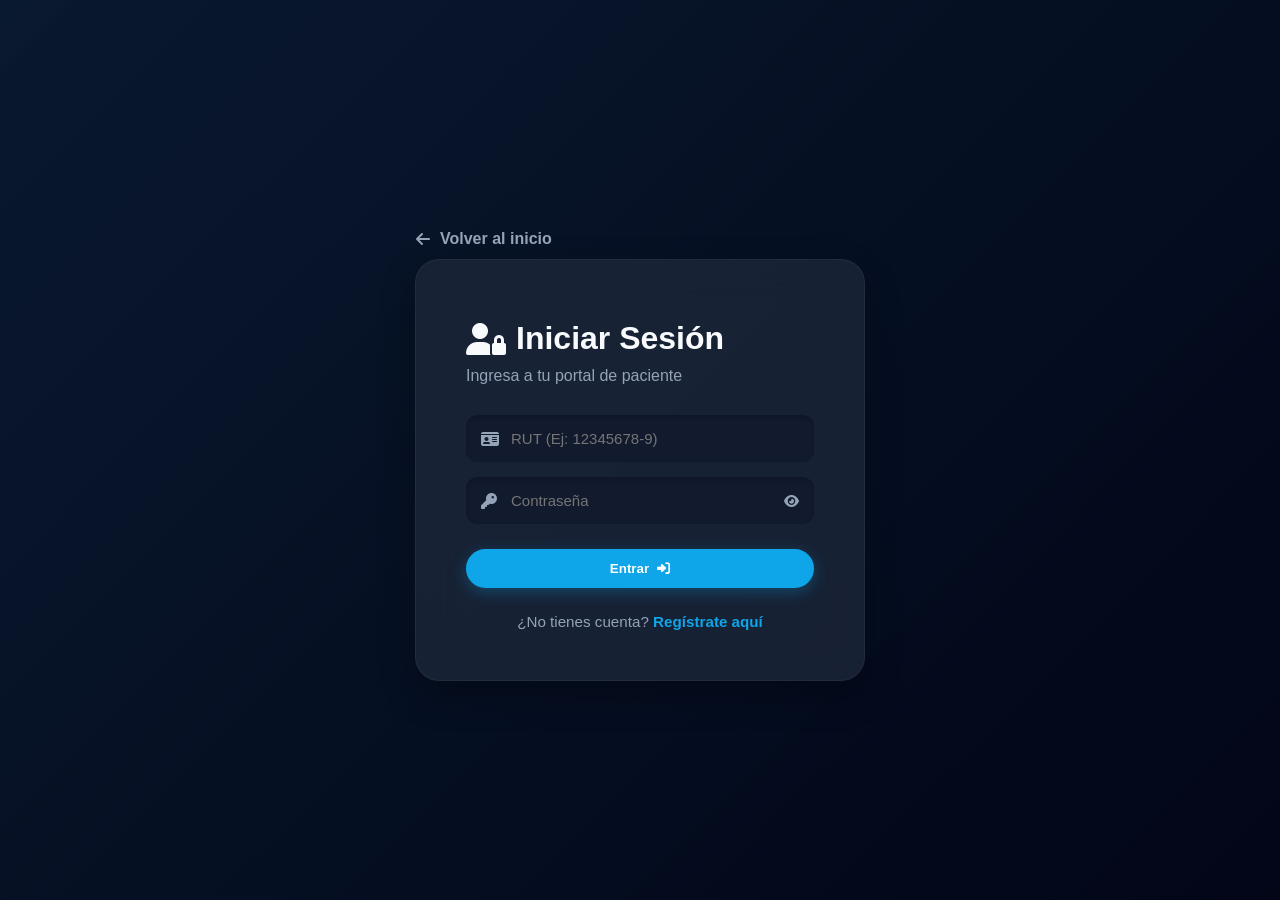
==== login.html @ 945e2220 "first commit" ====
<!DOCTYPE html>
<html lang="es">
<head>
    <meta charset="UTF-8">
    <meta name="viewport" content="width=device-width, initial-scale=1.0">
    <title>Iniciar Sesión | Hospital Mágico</title>
    <link rel="stylesheet" href="https://cdnjs.cloudflare.com/ajax/libs/font-awesome/6.4.0/css/all.min.css">
    <link rel="stylesheet" href="style.css">
</head>
<body>
    <div class="fondo-animado"></div>

    <div class="auth-page">
        <div class="auth-box glass-panel">
            <a href="index.html" class="btn-volver-auth"><i class="fa-solid fa-arrow-left"></i> Volver al inicio</a>
            
            <h2><i class="fa-solid fa-user-lock icono-cyan"></i> Iniciar Sesión</h2>
            <p class="auth-subtitle">Ingresa a tu portal de paciente</p>
            
            <form action="#">
                <div class="input-group">
                    <i class="fa-solid fa-id-card"></i>
                    <input type="text" placeholder="RUT (Ej: 12345678-9)" required>
                </div>
                
                <div class="input-group password-group">
                    <i class="fa-solid fa-key"></i>
                    <input type="password" id="pwdLogin" placeholder="Contraseña" required>
                    <button type="button" class="btn-ojo" onclick="togglePassword('pwdLogin')"><i class="fa-solid fa-eye"></i></button>
                </div>

                <button type="submit" class="btn-primario" style="width: 100%; justify-content: center; margin-top: 10px;">Entrar <i class="fa-solid fa-right-to-bracket"></i></button>
            </form>
            
            <p class="auth-link">¿No tienes cuenta? <a href="registro.html">Regístrate aquí</a></p>
        </div>
    </div>
    <script src="script.js"></script>
</body>
</html>
---- style.css ----
/* --- PALETA PREMIUM: GRIS AZULADO (SLATE) Y ZAFIRO --- */
:root {
    --bg-oscuro: #0a192f; /* Fondo fotográfico azul profundo */
    --panel-gris-azulado: rgba(30, 41, 59, 0.75); /* Gris azulado elegante con transparencia */
    
    --texto-principal: #f8fafc; /* Blanco suave para máxima legibilidad */
    --texto-secundario: #94a3b8; /* Gris azulado claro para textos de apoyo */
    
    --acento: #0ea5e9; /* Azul/Cyan médico vibrante */
    --acento-hover: #0284c7; /* Azul más intenso al pasar el ratón */
    --radio-circulo: 320px; 
}

* { margin: 0; padding: 0; box-sizing: border-box; font-family: 'Segoe UI', Tahoma, Geneva, Verdana, sans-serif; }

body { 
    background-color: var(--bg-oscuro); 
    color: var(--texto-principal); 
    min-height: 100vh; 
    overflow-x: hidden; 
    display: flex; 
    flex-direction: column; 
}

/* --- FONDO ANIMADO --- */
.fondo-animado {
    position: fixed; top: 0; left: 0; width: 100%; height: 100%; z-index: -1;
    background-image: url('https://images.unsplash.com/photo-1519494026892-80bbd2d6fd0d?auto=format&fit=crop&w=1920&q=80');
    background-size: cover; background-position: center;
    animation: moverFondo 25s linear infinite alternate;
}

@keyframes moverFondo {
    0% { transform: scale(1); background-position: 0% 50%; }
    100% { transform: scale(1.08); background-position: 100% 50%; }
}

/* Filtro profundo sobre la foto */
.fondo-animado::after {
    content: ''; position: absolute; top: 0; left: 0; width: 100%; height: 100%;
    background: linear-gradient(135deg, rgba(10, 25, 47, 0.92) 0%, rgba(2, 6, 23, 0.98) 100%);
}

/* --- CAJAS GRIS AZULADO (GLASSMORPHISM) --- */
.glass-panel {
    background: var(--panel-gris-azulado); 
    backdrop-filter: blur(20px); -webkit-backdrop-filter: blur(20px);
    border: 1px solid rgba(255, 255, 255, 0.05); /* Borde levísimo para definir la caja */
    box-shadow: 0 15px 35px rgba(0, 0, 0, 0.3); 
    color: var(--texto-principal); 
}

/* --- BOTONES SIN BORDE --- */
.btn-primario {
    background: var(--acento); color: white; border: none; padding: 12px 28px; 
    border-radius: 30px; cursor: pointer; font-weight: 600; transition: all 0.3s ease; 
    display: inline-flex; align-items: center; gap: 8px;
    box-shadow: 0 4px 15px rgba(14, 165, 233, 0.3);
}
.btn-primario:hover { background: var(--acento-hover); transform: translateY(-2px); box-shadow: 0 6px 20px rgba(14, 165, 233, 0.5); }

.btn-secundario {
    background: rgba(15, 23, 42, 0.6); color: var(--texto-principal); border: none; padding: 12px 28px; 
    border-radius: 30px; cursor: pointer; font-weight: 600; transition: all 0.3s ease; 
    display: inline-flex; align-items: center; gap: 8px; margin-left: 10px;
}
.btn-secundario:hover { background: rgba(15, 23, 42, 0.9); color: var(--acento); transform: translateY(-2px); }

/* --- HEADER PRINCIPAL --- */
.header-principal { position: relative; width: 100%; min-height: 100vh; display: flex; flex-direction: column; z-index: 1; }

.navbar { display: flex; justify-content: space-between; align-items: center; padding: 20px 50px; border-radius: 0 0 20px 20px; }
.logo { font-size: 22px; font-weight: bold; display: flex; align-items: center; gap: 10px; color: var(--texto-principal); }
.logo i { color: var(--acento); }

.hero-contenido { text-align: center; padding: 60px 20px 20px 20px; flex-grow: 1; display: flex; flex-direction: column; justify-content: center; }
.hero-contenido h1 { font-size: 3.5rem; margin-bottom: 15px; color: var(--texto-principal); font-weight: 800;}
.hero-contenido p { font-size: 1.2rem; color: var(--texto-secundario); }

.info-general { display: grid; grid-template-columns: repeat(3, 1fr); gap: 30px; padding: 20px 5% 50px 5%; max-width: 1400px; margin: 0 auto; }
.tarjeta-info { padding: 40px 30px; border-radius: 20px; transition: 0.3s; text-align: center; }
.tarjeta-info:hover { transform: translateY(-5px); box-shadow: 0 20px 40px rgba(0, 0, 0, 0.4); background: rgba(30, 41, 59, 0.9); }
.icono-contenedor { width: 70px; height: 70px; background: rgba(14, 165, 233, 0.1); border-radius: 50%; display: flex; justify-content: center; align-items: center; margin: 0 auto 20px auto; }
.icono-contenedor i { font-size: 2rem; color: var(--acento); }
.tarjeta-info h3 { font-size: 1.3rem; margin-bottom: 15px; color: var(--texto-principal); }
.tarjeta-info p { font-size: 0.95rem; color: var(--texto-secundario); line-height: 1.6; }

/* --- SECCIÓN DIVIDIDA (LA RUEDA) --- */
.seccion-split { display: flex; min-height: 800px; align-items: center; position: relative; padding: 60px 0; z-index: 1; }
.mitad-izquierda { flex: 1; position: relative; height: 640px; }

.medio-circulo {
    position: absolute; width: 640px; height: 640px; border-radius: 50%;
    left: -320px; top: 50%; transform: translateY(-50%);
    background-color: #0f172a;
    background-image: url('https://images.unsplash.com/photo-1587559070757-f72a388edbba?auto=format&fit=crop&w=800&q=80'); 
    background-size: cover; background-position: center right; 
    border: 1px solid rgba(255,255,255,0.05); box-shadow: 20px 0 50px rgba(0,0,0,0.8);
    transition: background-image 0.5s ease-in-out;
}
.overlay-circulo { position: absolute; top: 0; left: 0; width: 100%; height: 100%; border-radius: 50%; background: linear-gradient(to left, transparent 10%, rgba(10, 25, 47, 0.96) 90%); }

.anillo-iconos { position: absolute; top: 0; left: 0; width: 100%; height: 100%; border-radius: 50%; transform: rotate(var(--giro)); transition: transform 0.6s cubic-bezier(0.25, 1, 0.5, 1); }

/* Íconos Gris Azulado (Combinan perfecto) */
.item-borde {
    position: absolute; top: 50%; left: 50%; width: 60px; height: 60px; margin: -30px; 
    background: rgba(30, 41, 59, 0.9); border: 1px solid rgba(255,255,255,0.1); border-radius: 50%;
    display: flex; justify-content: center; align-items: center; font-size: 20px; color: var(--texto-principal); cursor: pointer; transition: 0.3s; z-index: 10;
    box-shadow: 0 5px 15px rgba(0,0,0,0.4);
    transform: rotate(calc(var(--angulo) * 1deg)) translateX(var(--radio-circulo)) rotate(calc((var(--angulo) * -1deg) - var(--giro)));
}
.item-borde:hover, .item-borde.activo { background: var(--acento); color: white; border-color: var(--acento); box-shadow: 0 8px 25px rgba(14, 165, 233, 0.5); transform: rotate(calc(var(--angulo) * 1deg)) translateX(calc(var(--radio-circulo) + 15px)) rotate(calc((var(--angulo) * -1deg) - var(--giro))) scale(1.2); }

.tooltip { position: absolute; left: 80px; background: rgba(30, 41, 59, 0.9); color: var(--texto-principal); padding: 6px 14px; border-radius: 8px; font-size: 13px; font-weight: bold; opacity: 0; transition: 0.3s; pointer-events: none; white-space: nowrap; box-shadow: 0 5px 15px rgba(0,0,0,0.3); border: 1px solid rgba(255,255,255,0.05);}
.item-borde:hover .tooltip { opacity: 1; transform: translateX(5px); }

.mitad-derecha { flex: 1; display: flex; flex-direction: column; justify-content: center; padding: 0 10% 0 5%; z-index: 5; }
.info-contenido { max-width: 750px; padding: 60px 50px; border-radius: 25px; animation: entrarTexto 0.6s ease-out; position: relative; }
@keyframes entrarTexto { from { opacity: 0; transform: translateY(20px); } to { opacity: 1; transform: translateY(0); } }

/* Botón Volver Minimalista */
.btn-volver-flotante, .btn-volver-auth {
    position: absolute; top: -40px; left: 0; background: transparent; border: none; 
    color: var(--texto-secundario); padding: 10px 0; font-size: 1rem; font-weight: 600;
    cursor: pointer; transition: all 0.3s ease; display: inline-flex; align-items: center; gap: 10px; text-decoration: none; box-shadow: none;
}
.btn-volver-flotante i, .btn-volver-auth i { transition: transform 0.3s ease; }
.btn-volver-flotante:hover, .btn-volver-auth:hover { color: var(--acento); }
.btn-volver-flotante:hover i, .btn-volver-auth:hover i { transform: translateX(-6px); }

.etiqueta-destacada { color: var(--acento); font-size: 0.9rem; font-weight: 800; letter-spacing: 2px; text-transform: uppercase; margin-bottom: 20px; }
.info-contenido h2 { font-size: 3.5rem; line-height: 1.1; margin-bottom: 25px; color: var(--texto-principal); font-weight: 800;}
.info-contenido p { font-size: 1.15rem; line-height: 1.7; color: var(--texto-secundario); margin-bottom: 40px; }

/* --- PÁGINAS DE LOGIN Y REGISTRO --- */
.auth-page { display: flex; justify-content: center; align-items: center; min-height: 100vh; padding: 20px; position: relative; z-index: 1; background: transparent; }
.auth-box { padding: 50px; border-radius: 24px; width: 100%; max-width: 450px; position: relative; margin-top: 40px; }

.auth-box h2 { font-size: 2rem; margin-top: 10px; margin-bottom: 10px; display: flex; align-items: center; gap: 10px; color: var(--texto-principal);}
.auth-subtitle { color: var(--texto-secundario); font-size: 1rem; margin-bottom: 30px; }
.form-row { display: flex; gap: 15px; }

.input-group { position: relative; margin-bottom: 15px; width: 100%; }
.input-group i { position: absolute; left: 15px; top: 50%; transform: translateY(-50%); color: var(--texto-secundario); transition: 0.3s; }
.input-group input { 
    width: 100%; padding: 15px 15px 15px 45px; border-radius: 12px; 
    border: none; 
    background: rgba(15, 23, 42, 0.6); /* Fondo interior más oscuro para los inputs */
    font-size: 15px; color: var(--texto-principal); transition: 0.3s; 
    box-shadow: inset 0 2px 4px rgba(0,0,0,0.2); 
}
.input-group input:focus { outline: none; background: rgba(15, 23, 42, 0.9); box-shadow: inset 0 2px 4px rgba(0,0,0,0.2), 0 0 0 2px var(--acento); }
.input-group input:focus + i, .input-group:focus-within i { color: var(--acento); }

.password-group .btn-ojo { position: absolute; right: 5px; top: 50%; transform: translateY(-50%); background: transparent; border: none; color: var(--texto-secundario); padding: 10px; cursor: pointer; box-shadow: none;}
.password-group .btn-ojo:hover { color: var(--texto-principal); }
.password-group .btn-ojo i { position: static; transform: none; color: inherit; }

.auth-link { text-align: center; margin-top: 25px; font-size: 0.95rem; color: var(--texto-secundario); }
.auth-link a { color: var(--acento); text-decoration: none; font-weight: bold; transition: 0.3s; }
.auth-link a:hover { color: var(--texto-principal); }

/* --- FOOTER --- */
.footer-hospital { margin: auto 5% 20px 5%; border-radius: 20px; padding: 25px; text-align: center; z-index: 1; position: relative; }
.footer-info { display: flex; justify-content: center; gap: 40px; flex-wrap: wrap; }
.footer-info p { color: var(--texto-secundario); font-size: 1rem; font-weight: 500;}

/* --- RESPONSIVO --- */
@media (max-width: 950px) {
    .info-general { grid-template-columns: 1fr; }
    .form-row { flex-direction: column; gap: 0; }
    .seccion-split { flex-direction: column; }
    .mitad-izquierda { height: 400px; width: 100%; overflow: hidden; }
    .medio-circulo { left: 50%; top: -320px; transform: translateX(-50%); width: 640px; height: 640px; }
    .item-borde { transform: rotate(calc(var(--angulo) * 1deg + 90deg)) translateX(320px) rotate(calc((var(--angulo) * -1deg) - var(--giro) - 90deg)); }
    .item-borde:hover, .item-borde.activo { transform: rotate(calc(var(--angulo) * 1deg + 90deg)) translateX(340px) rotate(calc((var(--angulo) * -1deg) - var(--giro) - 90deg)) scale(1.2); }
    .mitad-derecha { padding: 40px 20px; text-align: center; }
    .info-contenido { padding: 40px 20px; }
    .btn-volver-flotante, .btn-volver-auth { position: static; margin-bottom: 20px; justify-content: center; width: 100%;}
    .info-contenido h2 { font-size: 2.2rem; }
    .btn-primario, .btn-secundario { justify-content: center; width: 100%; margin-left: 0; margin-bottom: 10px;}
}
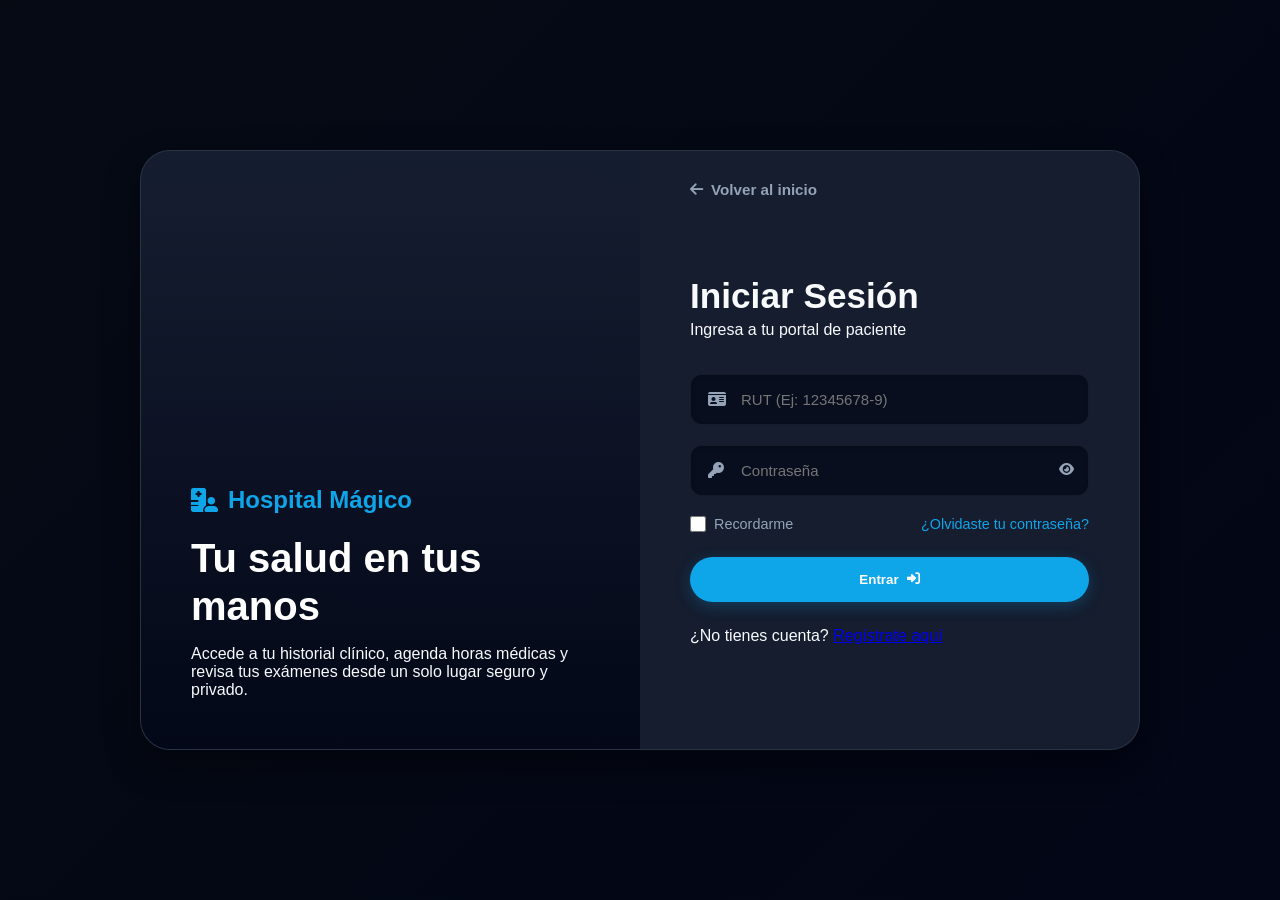
==== commit 212a86ec: "mejoras se agrego pones de paciente (perfil,agendar cita, citas, examenes, ) mejoras de login y regi" ====
--- a/login.html
+++ b/login.html
@@ -5,36 +5,58 @@
     <meta name="viewport" content="width=device-width, initial-scale=1.0">
     <title>Iniciar Sesión | Hospital Mágico</title>
     <link rel="stylesheet" href="https://cdnjs.cloudflare.com/ajax/libs/font-awesome/6.4.0/css/all.min.css">
-    <link rel="stylesheet" href="style.css">
+    <link rel="stylesheet" href="css/style.css">
 </head>
 <body>
     <div class="fondo-animado"></div>
 
     <div class="auth-page">
-        <div class="auth-box glass-panel">
-            <a href="index.html" class="btn-volver-auth"><i class="fa-solid fa-arrow-left"></i> Volver al inicio</a>
+        <div class="auth-bento glass-panel">
             
-            <h2><i class="fa-solid fa-user-lock icono-cyan"></i> Iniciar Sesión</h2>
-            <p class="auth-subtitle">Ingresa a tu portal de paciente</p>
-            
-            <form action="#">
-                <div class="input-group">
-                    <i class="fa-solid fa-id-card"></i>
-                    <input type="text" placeholder="RUT (Ej: 12345678-9)" required>
+            <div class="auth-visual">
+                <div class="overlay-visual"></div>
+                <div class="visual-content">
+                    <div class="logo-auth"><i class="fa-solid fa-hospital-user"></i> Hospital Mágico</div>
+                    <h2>Tu salud en tus manos</h2>
+                    <p>Accede a tu historial clínico, agenda horas médicas y revisa tus exámenes desde un solo lugar seguro y privado.</p>
+                </div>
+            </div>
+
+            <div class="auth-formulario">
+                <a href="index.html" class="btn-volver-bento"><i class="fa-solid fa-arrow-left"></i> Volver al inicio</a>
+                
+                <div class="header-form">
+                    <h3>Iniciar Sesión</h3>
+                    <p>Ingresa a tu portal de paciente</p>
                 </div>
                 
-                <div class="input-group password-group">
-                    <i class="fa-solid fa-key"></i>
-                    <input type="password" id="pwdLogin" placeholder="Contraseña" required>
-                    <button type="button" class="btn-ojo" onclick="togglePassword('pwdLogin')"><i class="fa-solid fa-eye"></i></button>
-                </div>
+                <form action="#">
+                    <div class="input-group">
+                        <i class="fa-solid fa-id-card"></i>
+                        <input type="text" placeholder="RUT (Ej: 12345678-9)" required>
+                    </div>
+                    
+                    <div class="input-group password-group">
+                        <i class="fa-solid fa-key"></i>
+                        <input type="password" id="pwdLogin" placeholder="Contraseña" required>
+                        <button type="button" class="btn-ojo" onclick="togglePassword('pwdLogin')"><i class="fa-solid fa-eye"></i></button>
+                    </div>
 
-                <button type="submit" class="btn-primario" style="width: 100%; justify-content: center; margin-top: 10px;">Entrar <i class="fa-solid fa-right-to-bracket"></i></button>
-            </form>
-            
-            <p class="auth-link">¿No tienes cuenta? <a href="registro.html">Regístrate aquí</a></p>
+                    <div class="opciones-extra">
+                        <label class="checkbox-container">
+                            <input type="checkbox"> Recordarme
+                        </label>
+                        <a href="#" class="olvido-pass">¿Olvidaste tu contraseña?</a>
+                    </div>
+
+                    <button type="submit" class="btn-primario btn-full">Entrar <i class="fa-solid fa-right-to-bracket"></i></button>
+                </form>
+                
+                <p class="auth-link">¿No tienes cuenta? <a href="registro.html">Regístrate aquí</a></p>
+            </div>
+
         </div>
     </div>
-    <script src="script.js"></script>
+    <script src="js/script.js"></script>
 </body>
 </html>
--- a/css/style.css
+++ b/css/style.css
@@ -0,0 +1,272 @@
+/* ==========================================================
+   HOSPITAL MÁGICO - MASTER CSS 
+   ========================================================== */
+
+/* --- 1. VARIABLES Y BASE --- */
+:root {
+    --bg-oscuro: #060b14; 
+    --panel-gris-azulado: rgba(30, 41, 59, 0.85); 
+    --texto-principal: #f8fafc; 
+    --texto-secundario: #94a3b8; 
+    --acento: #0ea5e9; 
+    --acento-hover: #0284c7; 
+}
+
+* { margin: 0; padding: 0; box-sizing: border-box; font-family: 'Segoe UI', Tahoma, Geneva, Verdana, sans-serif; }
+
+body { 
+    background-color: var(--bg-oscuro); 
+    color: var(--texto-principal); 
+    min-height: 100vh; 
+    overflow-x: hidden; 
+    display: flex; 
+    flex-direction: column; 
+}
+
+section { scroll-margin-top: 100px; } /* Ajuste de scroll para el menú superior */
+
+/* --- 2. FONDO ANIMADO Y CRISTAL (GLASSMORPHISM) --- */
+.fondo-animado { position: fixed; top: 0; left: 0; width: 100%; height: 100%; z-index: -1; background-image: url('https://images.unsplash.com/photo-1519494026892-80bbd2d6fd0d?auto=format&fit=crop&w=1920&q=80'); background-size: cover; background-position: center; animation: moverFondo 25s linear infinite alternate; }
+@keyframes moverFondo { 0% { transform: scale(1); background-position: 0% 50%; } 100% { transform: scale(1.08); background-position: 100% 50%; } }
+.fondo-animado::after { content: ''; position: absolute; top: 0; left: 0; width: 100%; height: 100%; background: linear-gradient(135deg, rgba(6, 11, 20, 0.94) 0%, rgba(2, 6, 23, 0.98) 100%); }
+
+.glass-panel { background: var(--panel-gris-azulado); backdrop-filter: blur(25px); -webkit-backdrop-filter: blur(25px); border: 1px solid rgba(255, 255, 255, 0.08); box-shadow: 0 15px 35px rgba(0, 0, 0, 0.4); color: var(--texto-principal); }
+.glass-panel-nav { background: rgba(15, 23, 42, 0.85); backdrop-filter: blur(20px); -webkit-backdrop-filter: blur(20px); border-bottom: 1px solid rgba(255, 255, 255, 0.05); }
+
+/* --- 3. BOTONES GLOBALES --- */
+.botones-auth { display: flex; align-items: center; gap: 10px; flex-wrap: wrap; justify-content: flex-end; }
+.separador-nav { width: 2px; height: 24px; background: rgba(255, 255, 255, 0.15); margin: 0 5px; border-radius: 2px; }
+
+.btn-primario { background: var(--acento); color: white; border: none; padding: 12px 28px; border-radius: 30px; cursor: pointer; font-weight: 600; transition: all 0.3s ease; display: inline-flex; align-items: center; gap: 8px; box-shadow: 0 4px 15px rgba(14, 165, 233, 0.25); }
+.btn-primario:hover { background: var(--acento-hover); transform: translateY(-2px); box-shadow: 0 6px 20px rgba(14, 165, 233, 0.4); }
+
+.btn-secundario { background: rgba(255, 255, 255, 0.05); color: var(--texto-principal); border: none; padding: 12px 24px; border-radius: 30px; cursor: pointer; font-weight: 600; transition: all 0.3s ease; display: inline-flex; align-items: center; gap: 8px; }
+.btn-secundario:hover { background: rgba(255, 255, 255, 0.1); color: var(--acento); transform: translateY(-2px); }
+
+/* --- 4. LANDING PAGE (INDEX.HTML) --- */
+.header-principal { position: relative; width: 100%; min-height: 100vh; display: flex; flex-direction: column; z-index: 1; }
+.navbar { display: flex; justify-content: space-between; align-items: center; padding: 20px 50px; border-radius: 0 0 20px 20px; }
+.logo { font-size: 22px; font-weight: bold; display: flex; align-items: center; gap: 10px; color: var(--texto-principal); cursor: pointer; transition: 0.3s;}
+.logo:hover { color: var(--acento); }
+.logo i { color: var(--acento); }
+
+.hero-contenido { text-align: center; padding: 60px 20px 20px 20px; flex-grow: 1; display: flex; flex-direction: column; justify-content: center; }
+.hero-contenido h1 { font-size: 3.5rem; margin-bottom: 15px; font-weight: 800;}
+.hero-contenido p { font-size: 1.2rem; color: var(--texto-secundario); }
+
+.info-general { display: grid; grid-template-columns: repeat(3, 1fr); gap: 30px; padding: 20px 5% 50px 5%; max-width: 1400px; margin: 0 auto; }
+.tarjeta-info { padding: 40px 30px; border-radius: 24px; transition: 0.3s; text-align: center; }
+.tarjeta-info:hover { transform: translateY(-5px); box-shadow: 0 20px 40px rgba(0, 0, 0, 0.5); background: rgba(40, 53, 75, 0.9); }
+.icono-contenedor { width: 70px; height: 70px; background: rgba(14, 165, 233, 0.1); border-radius: 50%; display: flex; justify-content: center; align-items: center; margin: 0 auto 20px auto; }
+.icono-contenedor i { font-size: 2rem; color: var(--acento); }
+.tarjeta-info h3 { font-size: 1.3rem; margin-bottom: 15px;}
+.tarjeta-info p { font-size: 0.95rem; color: var(--texto-secundario); line-height: 1.6; }
+
+/* Estadísticas y Títulos */
+.seccion-stats { padding: 0 5%; margin-top: -30px; position: relative; z-index: 10; display: flex; justify-content: center; }
+.stats-grid { display: grid; grid-template-columns: repeat(4, 1fr); gap: 20px; width: 100%; max-width: 1200px; padding: 30px; border-radius: 20px; text-align: center; }
+.stat-item h3 { font-size: 3rem; color: var(--acento); margin-bottom: 5px; font-weight: 800; }
+.stat-item p { color: var(--texto-secundario); font-size: 1rem; font-weight: 600; text-transform: uppercase; letter-spacing: 1px; }
+.titulo-seccion { text-align: center; font-size: 2.5rem; margin: 80px 0 40px 0; color: var(--texto-principal); }
+
+/* --- 5. ESPECIALIDADES (VITRINA MÁGICA HORIZONTAL) --- */
+.seccion-especialidades { padding: 80px 5%; display: flex; justify-content: center; align-items: center; min-height: 100vh; position: relative; z-index: 1; }
+.contenedor-unificado { display: flex; flex-direction: column; width: 100%; max-width: 1200px; min-height: 700px; border-radius: 40px; padding: 40px; box-shadow: 0 25px 50px -12px rgba(0, 0, 0, 0.6); }
+
+.nav-especialidades { position: relative; display: flex; flex-direction: row; justify-content: space-between; align-items: center; background: rgba(15, 23, 42, 0.6); padding: 10px; border-radius: 20px; margin-bottom: 40px; box-shadow: inset 0 2px 10px rgba(0,0,0,0.3); }
+.indicador-magico { position: absolute; top: 10px; left: 10px; height: calc(100% - 20px); background: var(--acento); border-radius: 15px; transition: all 0.5s cubic-bezier(0.25, 1, 0.5, 1); z-index: 1; box-shadow: 0 4px 15px rgba(14, 165, 233, 0.4); }
+.tab-item { position: relative; z-index: 2; padding: 15px 25px; display: flex; align-items: center; gap: 10px; font-weight: 600; color: var(--texto-secundario); cursor: pointer; transition: color 0.3s ease; border-radius: 15px; font-size: 1rem; }
+.tab-item:hover, .tab-item.activo { color: white; }
+
+.cuerpo-especialidad { display: flex; gap: 50px; flex: 1; }
+.mitad-imagen { flex: 1; display: flex; }
+.imagen-especialidad { width: 100%; height: 100%; min-height: 400px; border-radius: 30px; background-image: url('https://images.unsplash.com/photo-1587559070757-f72a388edbba?auto=format&fit=crop&w=1200&q=80'); background-size: cover; background-position: center; box-shadow: 0 15px 35px rgba(0,0,0,0.4); border: 1px solid rgba(255,255,255,0.05); transition: background-image 0.5s ease-in-out; }
+.mitad-texto { flex: 1.2; display: flex; flex-direction: column; justify-content: center; position: relative;}
+
+.info-contenido { opacity: 0; transform: translateY(20px) scale(0.98); transition: opacity 0.5s ease, transform 0.5s cubic-bezier(0.25, 1, 0.5, 1); position: relative; }
+.info-contenido.visible { opacity: 1; transform: translateY(0) scale(1); }
+.etiqueta-destacada { color: var(--acento); font-size: 0.9rem; font-weight: 800; letter-spacing: 2px; text-transform: uppercase; margin-bottom: 20px; }
+.info-contenido h2 { font-size: 3.5rem; line-height: 1.1; margin-bottom: 25px; font-weight: 800;}
+.info-contenido p { font-size: 1.15rem; line-height: 1.7; color: var(--texto-secundario); margin-bottom: 40px; }
+
+/* Directorio, Educación y Showcase */
+.seccion-medicos { padding: 40px 5%; max-width: 1400px; margin: 0 auto; position: relative; z-index: 1; }
+.medicos-grid { display: grid; grid-template-columns: repeat(4, 1fr); gap: 30px; }
+.medico-card { padding: 20px; border-radius: 25px; text-align: center; transition: 0.3s; display: flex; flex-direction: column; align-items: center; }
+.medico-card:hover { transform: translateY(-10px); box-shadow: 0 20px 40px rgba(0,0,0,0.5); border-color: var(--acento); }
+.medico-card img { width: 120px; height: 120px; border-radius: 50%; object-fit: cover; margin-bottom: 15px; border: 3px solid rgba(255,255,255,0.1); }
+
+.seccion-educacion { padding: 80px 5%; max-width: 1400px; margin: 0 auto; position: relative; z-index: 1; }
+.bento-educacion { display: flex; border-radius: 40px; overflow: hidden; padding: 0; }
+.edu-texto { flex: 1; padding: 60px; display: flex; flex-direction: column; justify-content: center; }
+.edu-texto h2 { font-size: 3rem; margin-bottom: 20px; line-height: 1.1; }
+.edu-modulos { display: flex; flex-direction: column; gap: 25px; }
+.modulo-item { display: flex; align-items: flex-start; gap: 20px; background: rgba(15, 23, 42, 0.5); padding: 20px; border-radius: 20px; border: 1px solid rgba(255,255,255,0.05); }
+.modulo-item i { font-size: 2rem; background: rgba(14, 165, 233, 0.1); padding: 15px; border-radius: 15px; color: var(--acento); }
+.edu-imagen { flex: 1; min-height: 100%; }
+.edu-imagen img { width: 100%; height: 100%; object-fit: cover; }
+
+.seccion-portal-showcase { padding: 40px 5% 100px 5%; position: relative; z-index: 1; display: flex; justify-content: center; }
+.contenedor-showcase { max-width: 1200px; width: 100%; text-align: center; }
+.subtitulo-showcase { color: var(--texto-secundario); font-size: 1.1rem; margin-bottom: 50px; margin-top: -20px;}
+.portal-grid { display: grid; grid-template-columns: repeat(2, 1fr); gap: 30px; }
+.showcase-card { padding: 40px; border-radius: 30px; text-align: left; display: flex; flex-direction: column; justify-content: flex-start; transition: 0.3s ease; }
+.showcase-card:hover { transform: translateY(-5px); border-color: rgba(14, 165, 233, 0.4); box-shadow: 0 20px 40px rgba(0,0,0,0.5); }
+.card-header { display: flex; align-items: center; gap: 20px; margin-bottom: 25px; }
+.card-header i { font-size: 2rem; background: rgba(14, 165, 233, 0.1); padding: 15px; border-radius: 15px; color: var(--acento); }
+.flex-cta { display: flex; flex-direction: column; justify-content: space-between;}
+
+/* --- 6. AUTH PAGES (LOGIN / REGISTRO SPLIT-BENTO) --- */
+.auth-page { display: flex; justify-content: center; align-items: center; min-height: 100vh; padding: 20px; position: relative; z-index: 1; }
+.auth-bento { display: flex; width: 100%; max-width: 1000px; min-height: 600px; border-radius: 30px; overflow: hidden; padding: 0; }
+.auth-visual { flex: 1; position: relative; background-size: cover; background-position: center left; display: flex; flex-direction: column; justify-content: flex-end; padding: 50px; }
+.overlay-visual { position: absolute; top: 0; left: 0; width: 100%; height: 100%; background: linear-gradient(to top, rgba(2, 6, 23, 0.95) 0%, rgba(15, 23, 42, 0.4) 100%); }
+.visual-content { position: relative; z-index: 2; }
+.logo-auth { font-size: 1.5rem; font-weight: bold; color: var(--acento); margin-bottom: 20px; display: flex; align-items: center; gap: 10px; }
+.visual-content h2 { font-size: 2.5rem; margin-bottom: 15px; color: white; line-height: 1.2; }
+
+.auth-formulario { flex: 1; padding: 60px 50px; display: flex; flex-direction: column; justify-content: center; position: relative; background: rgba(15, 23, 42, 0.4); }
+.btn-volver-bento { position: absolute; top: 30px; left: 50px; color: var(--texto-secundario); text-decoration: none; font-weight: 600; font-size: 0.95rem; display: flex; align-items: center; gap: 8px; transition: 0.3s; }
+.btn-volver-bento:hover { color: var(--acento); transform: translateX(-5px); }
+
+.header-form { margin-bottom: 35px; margin-top: 20px;}
+.header-form h3 { font-size: 2.2rem; margin-bottom: 5px; }
+
+.form-row { display: flex; gap: 15px; }
+.input-group { position: relative; margin-bottom: 20px; width: 100%; }
+.input-group i:not(.btn-ojo i) { position: absolute; left: 18px; top: 50%; transform: translateY(-50%); color: var(--texto-secundario); transition: 0.3s; z-index: 2; }
+.input-group input, .input-group select { width: 100%; padding: 16px 16px 16px 50px; border-radius: 12px; border: 1px solid rgba(255,255,255,0.05); background: rgba(2, 6, 23, 0.6); font-size: 15px; color: var(--texto-principal); transition: 0.3s; box-shadow: inset 0 2px 4px rgba(0,0,0,0.2); font-family: inherit; position: relative; }
+.input-group input:focus, .input-group select:focus { outline: none; background: rgba(2, 6, 23, 0.9); border-color: var(--acento); box-shadow: 0 0 0 4px rgba(14, 165, 233, 0.15); }
+.input-group input:focus + i, .input-group:focus-within i:not(.btn-ojo i) { color: var(--acento); }
+
+.password-group .btn-ojo { position: absolute; right: 15px; top: 0; bottom: 0; height: 100%; background: transparent; border: none; color: var(--texto-secundario); cursor: pointer; display: flex; align-items: center; justify-content: center; z-index: 10; }
+.password-group .btn-ojo:hover { color: var(--texto-principal); }
+
+.date-row { display: flex; gap: 15px; margin-bottom: 20px; }
+.date-input { margin-bottom: 0; }
+.date-input input, .date-input select { padding: 16px 15px; text-align: center; }
+.date-input select { appearance: none; cursor: pointer; background-image: url("data:image/svg+xml;charset=UTF-8,%3csvg xmlns='http://www.w3.org/2000/svg' viewBox='0 0 24 24' fill='none' stroke='%2394a3b8' stroke-width='2' stroke-linecap='round' stroke-linejoin='round'%3e%3cpolyline points='6 9 12 15 18 9'%3e%3c/polyline%3e%3c/svg%3e"); background-repeat: no-repeat; background-position: right 10px center; background-size: 15px; padding-right: 30px; }
+.date-input input[type=number]::-webkit-inner-spin-button, .date-input input[type=number]::-webkit-outer-spin-button { -webkit-appearance: none; margin: 0; }
+
+.opciones-extra { display: flex; justify-content: space-between; align-items: center; margin-bottom: 25px; font-size: 0.9rem; }
+.checkbox-container { display: flex; align-items: center; gap: 8px; color: var(--texto-secundario); cursor: pointer; }
+.checkbox-container input { accent-color: var(--acento); width: 16px; height: 16px; }
+.olvido-pass { color: var(--acento); text-decoration: none; transition: 0.3s; }
+.btn-full { width: 100%; justify-content: center; padding: 15px; margin-bottom: 25px; }
+
+/* --- 7. DASHBOARD LAYOUT (PANEL PACIENTE) --- */
+.dashboard-layout { display: flex; min-height: 100vh; width: 100%; position: relative; z-index: 1; }
+.sidebar { width: 280px; height: 100vh; position: sticky; top: 0; display: flex; flex-direction: column; padding: 30px 20px; border-radius: 0; border-right: 1px solid rgba(255, 255, 255, 0.05); background: rgba(15, 23, 42, 0.85); }
+.logo-sidebar { font-size: 1.4rem; font-weight: bold; color: var(--texto-principal); cursor: pointer; display: flex; align-items: center; gap: 10px; margin-bottom: 50px; padding: 0 10px;}
+.logo-sidebar i { color: var(--acento); }
+.menu-lateral { display: flex; flex-direction: column; gap: 10px; flex: 1; }
+.menu-item { display: flex; align-items: center; gap: 15px; padding: 15px 20px; color: var(--texto-secundario); text-decoration: none; font-weight: 600; border-radius: 15px; transition: 0.3s; }
+.menu-item i { font-size: 1.2rem; width: 25px; text-align: center; }
+.menu-item:hover { background: rgba(255,255,255,0.05); color: var(--texto-principal); }
+.menu-item.activo { background: var(--acento); color: white; box-shadow: 0 5px 15px rgba(14, 165, 233, 0.3); }
+
+.usuario-sidebar { display: flex; align-items: center; gap: 15px; padding: 20px 15px; background: rgba(2, 6, 23, 0.5); border-radius: 20px; border: 1px solid rgba(255,255,255,0.05); }
+.avatar { width: 45px; height: 45px; background: rgba(14, 165, 233, 0.2); border-radius: 50%; display: flex; justify-content: center; align-items: center; color: var(--acento); font-size: 1.2rem; }
+.info-user { flex: 1; }
+.info-user .nombre { font-weight: bold; font-size: 0.95rem; }
+.info-user .rut { font-size: 0.8rem; color: var(--texto-secundario); }
+.btn-salir { background: transparent; border: none; color: var(--texto-secundario); cursor: pointer; font-size: 1.2rem; transition: 0.3s; padding: 5px; }
+.btn-salir:hover { color: #ef4444; }
+
+.main-content { flex: 1; padding: 50px 80px; display: flex; flex-direction: column; }
+.header-dashboard { margin-bottom: 40px; }
+.header-dashboard h2 { font-size: 2.5rem; margin-bottom: 10px; }
+
+/* Panel de Inicio */
+.panel-grid { display: grid; grid-template-columns: repeat(2, 1fr); gap: 30px; max-width: 1200px; }
+.panel-card { padding: 30px; border-radius: 25px; display: flex; flex-direction: column; }
+.card-destacada { border-top: 4px solid var(--acento); background: linear-gradient(180deg, rgba(14, 165, 233, 0.05) 0%, rgba(30, 41, 59, 0.85) 100%); }
+.card-header-bento { display: flex; justify-content: space-between; align-items: center; margin-bottom: 25px; border-bottom: 1px solid rgba(255,255,255,0.05); padding-bottom: 15px; }
+.card-header-bento h3 { font-size: 1.3rem; display: flex; align-items: center; gap: 10px; }
+.badge-estado { padding: 6px 12px; border-radius: 20px; font-size: 0.8rem; font-weight: bold; text-transform: uppercase; }
+.badge-confirmada { background: rgba(16, 185, 129, 0.2); color: #34d399; border: 1px solid rgba(16, 185, 129, 0.3); }
+.badge-listo { background: rgba(14, 165, 233, 0.2); color: var(--acento); border: 1px solid rgba(14, 165, 233, 0.3); }
+.info-cita-destacada { display: flex; gap: 20px; align-items: center; margin-bottom: 30px; }
+.fecha-box { background: rgba(2, 6, 23, 0.5); border: 1px solid rgba(255,255,255,0.05); border-radius: 15px; padding: 15px; text-align: center; min-width: 80px; }
+.fecha-box .mes { display: block; color: var(--acento); font-weight: bold; font-size: 0.9rem; }
+.fecha-box .dia { display: block; font-size: 2rem; font-weight: 800; line-height: 1.1; }
+.acciones-card { display: flex; gap: 15px; margin-top: auto; }
+
+.lista-examenes { display: flex; flex-direction: column; gap: 15px; }
+.item-examen { display: flex; align-items: center; justify-content: space-between; padding: 15px; background: rgba(2, 6, 23, 0.4); border-radius: 15px; border: 1px solid rgba(255,255,255,0.02); }
+.btn-icono-descarga { background: transparent; border: none; color: var(--texto-secundario); font-size: 1.5rem; cursor: pointer; transition: 0.3s; padding: 5px; }
+.btn-icono-descarga:hover { color: #ef4444; transform: scale(1.1); }
+
+.flex-center { align-items: center; text-align: center; justify-content: center; }
+.grid-acciones-rapidas { display: grid; grid-template-columns: repeat(2, 1fr); gap: 15px; width: 100%; }
+.accion-rapida { background: rgba(2, 6, 23, 0.4); padding: 20px 10px; border-radius: 15px; border: 1px solid rgba(255,255,255,0.05); cursor: pointer; transition: 0.3s; display: flex; flex-direction: column; align-items: center; gap: 10px; }
+.accion-rapida:hover { background: rgba(14, 165, 233, 0.1); border-color: var(--acento); transform: translateY(-3px); }
+.icono-accion { width: 50px; height: 50px; background: rgba(14, 165, 233, 0.1); border-radius: 50%; display: flex; justify-content: center; align-items: center; font-size: 1.3rem; color: var(--acento); }
+
+/* --- 8. WIZARD AGENDAR --- */
+.wizard-container { width: 100%; max-width: 900px; padding: 50px; border-radius: 30px; }
+.progress-bar { display: flex; justify-content: space-between; align-items: center; margin-bottom: 50px; position: relative; }
+.step { display: flex; flex-direction: column; align-items: center; gap: 10px; position: relative; z-index: 2; width: 120px; }
+.step .circle { width: 40px; height: 40px; border-radius: 50%; background: rgba(15, 23, 42, 0.9); border: 2px solid rgba(255,255,255,0.1); display: flex; justify-content: center; align-items: center; font-weight: bold; color: var(--texto-secundario); transition: 0.3s; }
+.step.activo .circle { background: var(--acento); border-color: var(--acento); color: white; box-shadow: 0 0 15px rgba(14, 165, 233, 0.5); }
+.line { flex: 1; height: 2px; background: rgba(255,255,255,0.1); margin: 0 -30px; position: relative; top: -15px; z-index: 1; }
+.wizard-step { display: none; animation: entrarTexto 0.4s ease-out; }
+.wizard-step.activo { display: block; }
+.grid-seleccion { display: grid; grid-template-columns: repeat(auto-fit, minmax(200px, 1fr)); gap: 20px; margin-bottom: 40px; }
+.card-opcion { background: rgba(2, 6, 23, 0.4); border: 2px solid rgba(255,255,255,0.05); border-radius: 20px; padding: 25px; text-align: center; cursor: pointer; transition: 0.3s; display: flex; flex-direction: column; align-items: center; justify-content: center; gap: 15px; }
+.card-opcion:hover, .card-opcion.seleccionado { border-color: var(--acento); background: rgba(14, 165, 233, 0.1); }
+.card-opcion i { font-size: 2.5rem; color: var(--acento); }
+.doctor-card img { width: 80px; height: 80px; border-radius: 50%; object-fit: cover; margin-bottom: 5px; }
+.contenedor-fecha-hora { max-width: 500px; margin: 0 auto 40px auto; }
+.grid-horas { display: grid; grid-template-columns: repeat(2, 1fr); gap: 15px; margin-top: 20px; }
+.hora-slot { padding: 15px; background: rgba(2, 6, 23, 0.4); border: 2px solid rgba(255,255,255,0.05); border-radius: 12px; text-align: center; cursor: pointer; transition: 0.3s; font-weight: bold; color: var(--texto-secundario); }
+.hora-slot:hover, .hora-slot.seleccionado { border-color: var(--acento); background: var(--acento); color: white; }
+.wizard-botones { display: flex; justify-content: space-between; align-items: center; border-top: 1px solid rgba(255,255,255,0.05); padding-top: 30px; }
+
+/* --- 9. PERFIL --- */
+.avatar-perfil-grande { position: relative; width: 150px; height: 150px; margin: 0 auto; }
+.avatar-perfil-grande img { width: 100%; height: 100%; border-radius: 50%; object-fit: cover; border: 4px solid rgba(255,255,255,0.1); }
+.btn-editar-foto { position: absolute; bottom: 5px; right: 5px; width: 40px; height: 40px; border-radius: 50%; background: var(--acento); color: white; border: none; font-size: 1.2rem; cursor: pointer; }
+.info-lista-perfil { width: 100%; text-align: left; margin-bottom: 30px; display: flex; flex-direction: column; gap: 15px; }
+.info-item { display: flex; align-items: center; gap: 15px; padding-bottom: 15px; border-bottom: 1px solid rgba(255,255,255,0.05); }
+.info-item i { color: var(--acento); font-size: 1.2rem; width: 20px; text-align: center; }
+.grid-medico { display: grid; grid-template-columns: repeat(2, 1fr); gap: 20px; margin-bottom: 25px; padding-bottom: 25px; border-bottom: 1px solid rgba(255,255,255,0.05); }
+.dato-medico { background: rgba(2, 6, 23, 0.4); padding: 15px; border-radius: 15px; border: 1px solid rgba(255,255,255,0.02); display: flex; flex-direction: column; gap: 5px; }
+.dato-medico span { color: var(--texto-secundario); font-size: 0.85rem; text-transform: uppercase; }
+.badge-alergia { background: rgba(239, 68, 68, 0.2); color: #f87171; padding: 6px 15px; border-radius: 20px; font-size: 0.85rem; border: 1px solid rgba(239, 68, 68, 0.3); margin-right: 10px; }
+.badge-cronico { background: rgba(245, 158, 11, 0.2); color: #fbbf24; padding: 6px 15px; border-radius: 20px; font-size: 0.85rem; border: 1px solid rgba(245, 158, 11, 0.3); }
+.ajuste-item { display: flex; justify-content: space-between; align-items: center; padding: 20px; background: rgba(2, 6, 23, 0.4); border-radius: 15px; border: 1px solid rgba(255,255,255,0.02); margin-bottom: 15px;}
+.switch { position: relative; display: inline-block; width: 50px; height: 28px; }
+.switch input { opacity: 0; width: 0; height: 0; }
+.slider { position: absolute; cursor: pointer; top: 0; left: 0; right: 0; bottom: 0; background-color: rgba(255,255,255,0.1); transition: .4s; }
+.slider:before { position: absolute; content: ""; height: 20px; width: 20px; left: 4px; bottom: 4px; background-color: white; transition: .4s; }
+input:checked + .slider { background-color: var(--acento); }
+input:checked + .slider:before { transform: translateX(22px); }
+.slider.round { border-radius: 34px; }
+.slider.round:before { border-radius: 50%; }
+
+/* --- 10. RESPONSIVO GLOBAL --- */
+@media (max-width: 1100px) {
+    .panel-grid { grid-template-columns: 1fr !important; } 
+}
+@media (max-width: 950px) {
+    .info-general, .stats-grid, .medicos-grid { grid-template-columns: repeat(2, 1fr); }
+    .nav-especialidades { overflow-x: auto; padding-bottom: 5px; justify-content: flex-start; gap: 10px;} 
+    .tab-texto { display: none; } 
+    .cuerpo-especialidad, .auth-bento, .dashboard-layout { flex-direction: column; }
+    .btn-volver-flotante, .btn-primario, .btn-secundario { width: 100%; justify-content: center; margin-left: 0; margin-bottom: 10px;}
+    .sidebar { width: 100%; height: auto; position: static; padding: 20px; flex-direction: row; align-items: center; justify-content: space-between; }
+    .menu-lateral, .info-user, .progress-bar p { display: none; } 
+    .main-content, .wizard-container { padding: 30px 20px; }
+    .form-row { flex-direction: column; gap: 0; }
+    .date-row { flex-direction: row; gap: 10px; }
+}
+@media (max-width: 600px) {
+    .info-general, .stats-grid, .medicos-grid { grid-template-columns: 1fr; }
+    .botones-auth { justify-content: center; }
+    .separador-nav { display: none; }
+    .info-cita-destacada { flex-direction: column; align-items: flex-start; text-align: left; }
+    .fecha-box { width: 100%; display: flex; justify-content: space-between; align-items: center; padding: 10px 20px; }
+    .acciones-card { flex-direction: column; }
+    .grid-medico { grid-template-columns: 1fr; }
+}
